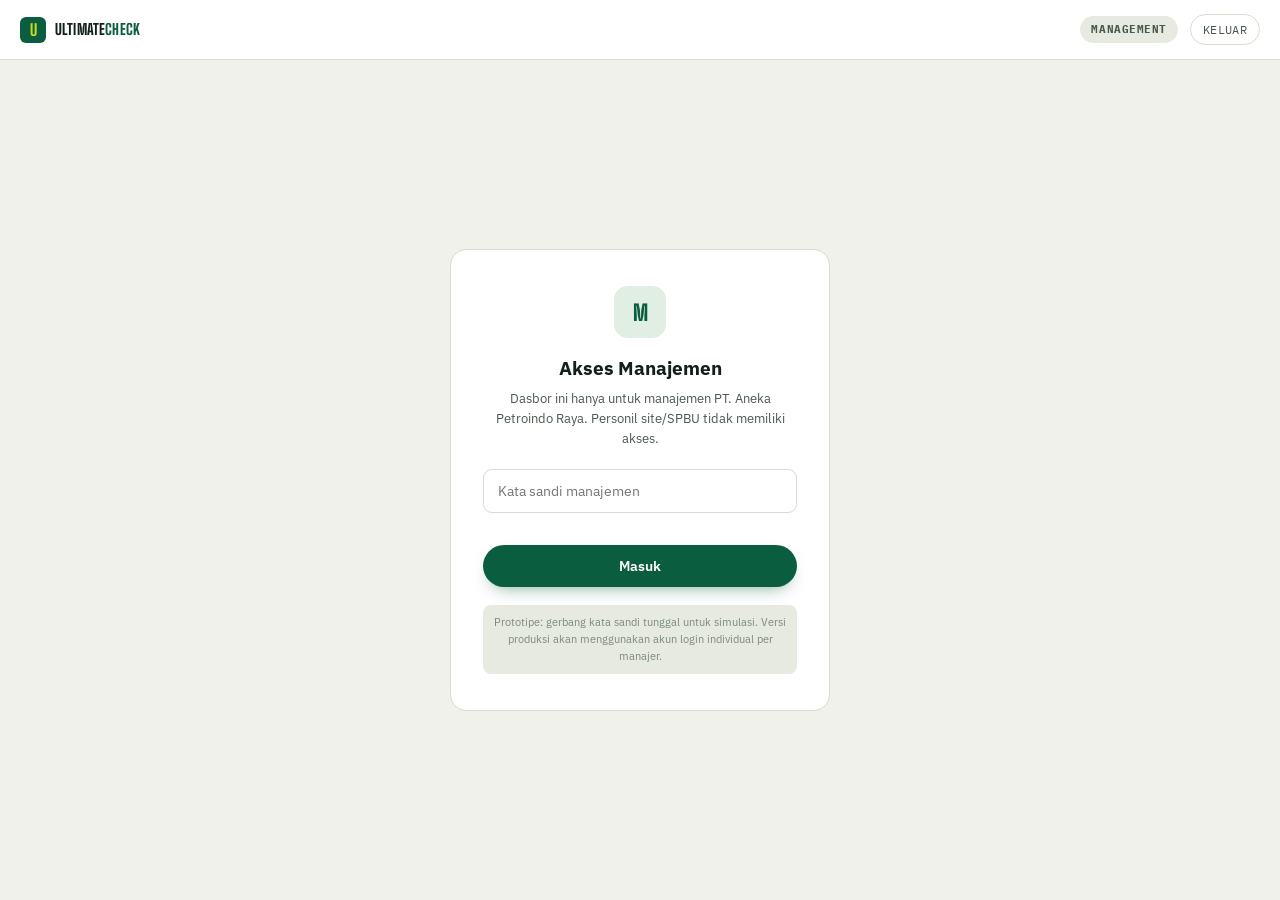
==== dashboard.html @ c8f50812 "Create dashboard.html" ====
<!DOCTYPE html>
<html lang="id">
<head>
<meta charset="UTF-8">
<meta name="viewport" content="width=device-width, initial-scale=1">
<title>Management Dashboard — UltimateCheck</title>
<link rel="preconnect" href="https://fonts.googleapis.com">
<link rel="stylesheet" href="https://fonts.googleapis.com/css2?family=Big+Shoulders+Display:wght@600;700;800&family=IBM+Plex+Sans:wght@400;500;600;700&family=IBM+Plex+Mono:wght@400;500;600&display=swap">
<link rel="stylesheet" href="styles.css">
</head>
<body>

  <header class="topbar">
    <a class="brandmark" href="index.html">
      <svg width="26" height="26" viewBox="0 0 26 26" xmlns="http://www.w3.org/2000/svg"><rect width="26" height="26" rx="6" fill="#0B5D3F"/><text x="13" y="19" font-family="Big Shoulders Display,sans-serif" font-size="16" font-weight="800" fill="#C7DB1F" text-anchor="middle">U</text></svg>
      <div class="name">Ultimate<span>Check</span></div>
    </a>
    <div class="right" id="topbarRight">
      <span class="role-chip">Management</span>
      <a class="logout" href="index.html">Keluar</a>
    </div>
  </header>

  <div id="gate" class="gate-wrap">
    <div class="gate-card">
      <div class="icon">M</div>
      <h2>Akses Manajemen</h2>
      <p>Dasbor ini hanya untuk manajemen PT. Aneka Petroindo Raya. Personil site/SPBU tidak memiliki akses.</p>
      <input type="password" id="gatePass" placeholder="Kata sandi manajemen">
      <div class="gate-error" id="gateError"></div>
      <button class="btn btn-primary btn-block" id="gateBtn">Masuk</button>
      <div class="gate-note">Prototipe: gerbang kata sandi tunggal untuk simulasi. Versi produksi akan menggunakan akun login individual per manajer.</div>
    </div>
  </div>

  <div class="wrap" id="dashHost" style="display:none;"></div>

<script src="data.js"></script>
<script src="dashboard.js"></script>
</body>
</html>
---- styles.css ----
:root{
  --ground:#EFF1EA; --surface:#FFFFFF; --surface-2:#E6EAE0;
  --ink:#13201A; --ink-soft:#4B584E; --ink-faint:#7C8A7A; --line:#D7DDD1;
  --green:#0B5D3F; --green-strong:#08462F; --green-ink-on:#F5FAF3;
  --lime:#C7DB1F; --lime-ink-on:#142019;
  --hazard:#B85A00; --hazard-bg:#FBE9D6; --hazard-line:#E7B888;
  --bad:#B23B2E; --bad-bg:#F8E1DD; --bad-line:#E7B3AA;
  --good:#0B5D3F; --good-bg:#E1EEE4; --good-line:#AFCBB9;
  --font-display:'Big Shoulders Display',system-ui,sans-serif;
  --font-body:'IBM Plex Sans',system-ui,-apple-system,sans-serif;
  --font-mono:'IBM Plex Mono',ui-monospace,Menlo,Consolas,monospace;
  --radius:12px;
}
*{box-sizing:border-box;}
html{scroll-behavior:smooth;}
body{
  margin:0; background:var(--ground); color:var(--ink); font-family:var(--font-body);
  font-size:14.5px; line-height:1.5;
}
a{color:inherit;}
img{max-width:100%;}

/* ---- Topbar ---- */
.topbar{
  position:sticky; top:0; z-index:40; background:rgba(255,255,255,.94); backdrop-filter:blur(8px);
  border-bottom:1px solid var(--line); display:flex; align-items:center; justify-content:space-between;
  padding:0 20px; height:60px;
}
.brandmark{ display:flex; align-items:center; gap:9px; text-decoration:none; }
.brandmark img{ width:26px; height:26px; }
.brandmark .name{ font-family:var(--font-display); font-weight:800; text-transform:uppercase; font-size:15px; letter-spacing:.01em; color:var(--ink); }
.brandmark .name span{ color:var(--green); }
.topbar .role-chip{
  font-family:var(--font-mono); font-size:11px; font-weight:700; text-transform:uppercase; letter-spacing:.05em;
  background:var(--surface-2); color:var(--ink-soft); padding:5px 11px; border-radius:999px;
}
.topbar .right{ display:flex; align-items:center; gap:12px; }
.topbar .who{ font-size:13px; color:var(--ink-soft); }
.topbar .logout{
  font-family:var(--font-mono); font-size:11.5px; text-transform:uppercase; letter-spacing:.03em;
  color:var(--ink-soft); text-decoration:none; border:1px solid var(--line); padding:6px 12px; border-radius:999px;
}
.topbar .logout:hover{ border-color:var(--green); color:var(--green); }

.wrap{ max-width:1080px; margin:0 auto; padding:28px 20px 80px; }
.wrap.narrow{ max-width:760px; }

h1.page-title{ font-family:var(--font-display); font-weight:800; text-transform:uppercase; font-size:27px; letter-spacing:.01em; margin:4px 0 4px; }
.page-sub{ color:var(--ink-soft); font-size:14px; margin:0 0 24px; max-width:640px; }

/* ---- Buttons ---- */
.btn{
  display:inline-flex; align-items:center; justify-content:center; gap:7px;
  padding:11px 22px; border-radius:999px; font-weight:600; font-size:14px; font-family:var(--font-body);
  border:1px solid transparent; cursor:pointer; text-decoration:none; transition:transform .12s ease, opacity .12s ease;
}
.btn:hover{ transform:translateY(-1px); }
.btn:disabled{ opacity:.45; cursor:not-allowed; transform:none; }
.btn-primary{ background:var(--green); color:#fff; box-shadow:0 8px 18px -9px rgba(11,93,63,.6); }
.btn-primary:hover{ background:var(--green-strong); }
.btn-ghost{ background:#fff; border-color:var(--line); color:var(--ink); }
.btn-ghost:hover{ border-color:var(--green); color:var(--green); }
.btn-danger{ background:#fff; border-color:var(--bad-line); color:var(--bad); }
.btn-danger:hover{ background:var(--bad-bg); }
.btn-sm{ padding:7px 15px; font-size:12.5px; }
.btn-block{ width:100%; }

/* ---- Cards ---- */
.card{ background:#fff; border:1px solid var(--line); border-radius:var(--radius); padding:22px; }
.card + .card{ margin-top:16px; }

/* ---- Portal (role select) ---- */
.portal-hero{ text-align:center; padding:64px 20px 8px; }
.portal-hero .eyebrow{ font-family:var(--font-mono); font-size:11.5px; letter-spacing:.08em; text-transform:uppercase; color:var(--green); font-weight:700; margin-bottom:10px; }
.portal-hero h1{ font-family:var(--font-display); font-weight:800; text-transform:uppercase; font-size:clamp(28px,5vw,42px); letter-spacing:.01em; margin:0 0 10px; }
.portal-hero p{ color:var(--ink-soft); max-width:560px; margin:0 auto; }

.role-grid{ display:grid; grid-template-columns:repeat(3,1fr); gap:18px; max-width:980px; margin:44px auto 0; padding:0 20px 60px; }
.role-card{
  background:#fff; border:1px solid var(--line); border-radius:16px; padding:28px 24px; text-decoration:none; color:var(--ink);
  display:flex; flex-direction:column; gap:10px; transition:box-shadow .15s ease, transform .15s ease;
}
.role-card:hover{ box-shadow:0 14px 30px -18px rgba(11,93,63,.35); transform:translateY(-2px); border-color:var(--green); }
.role-card .icon{
  width:44px; height:44px; border-radius:11px; background:var(--surface-2); display:flex; align-items:center; justify-content:center;
  font-family:var(--font-display); font-weight:800; font-size:19px; color:var(--green);
}
.role-card h3{ margin:4px 0 0; font-size:17px; }
.role-card p{ margin:0; color:var(--ink-soft); font-size:13.3px; }
.role-card .go{ margin-top:auto; font-family:var(--font-mono); font-size:11.5px; text-transform:uppercase; letter-spacing:.04em; color:var(--green); font-weight:700; }

/* ---- Badges / status pills ---- */
.pill{ display:inline-flex; align-items:center; gap:6px; font-family:var(--font-mono); font-size:11px; font-weight:700; text-transform:uppercase; letter-spacing:.03em; padding:4px 11px; border-radius:999px; }
.pill .dot{ width:6px; height:6px; border-radius:50%; }
.pill.pending{ background:var(--hazard-bg); color:var(--hazard); border:1px solid var(--hazard-line); }
.pill.pending .dot{ background:var(--hazard); }
.pill.approved{ background:var(--good-bg); color:var(--good); border:1px solid var(--good-line); }
.pill.approved .dot{ background:var(--good); }
.pill.critical{ background:var(--bad-bg); color:var(--bad); border:1px solid var(--bad-line); }
.pill.critical .dot{ background:var(--bad); }
.pill.rejected{ background:var(--surface-2); color:var(--ink-soft); border:1px solid var(--line); }
.pill.rejected .dot{ background:var(--ink-faint); }
.pill.emailed{ background:#E4ECF7; color:#2A4E86; border:1px solid #BFD1EE; }
.pill.emailed .dot{ background:#2A4E86; }

/* ---- Form (shopper) ---- */
fieldset.fg{ border:1px solid var(--line); border-radius:var(--radius); padding:0; margin:0 0 14px; background:#fff; }
fieldset.fg legend{ display:none; }
.fg-head{
  display:flex; align-items:center; justify-content:space-between; gap:10px; padding:14px 18px; cursor:pointer;
  border-bottom:1px solid transparent;
}
.fg[open] .fg-head{ border-bottom-color:var(--line); }
.fg-head .t{ display:flex; align-items:center; gap:10px; }
.fg-head .num{ font-family:var(--font-mono); font-size:11px; color:var(--green); font-weight:700; background:var(--good-bg); width:24px; height:24px; border-radius:50%; display:flex; align-items:center; justify-content:center; }
.fg-head h3{ margin:0; font-size:15px; }
.fg-head .w{ font-family:var(--font-mono); font-size:10.5px; color:var(--ink-faint); }
.fg-body{ padding:16px 18px 18px; display:flex; flex-direction:column; gap:16px; }

.field{ display:flex; flex-direction:column; gap:7px; }
.field label.q{ font-size:13.6px; font-weight:600; }
.field .hint{ font-size:12px; color:var(--ink-faint); }
.seg{ display:flex; gap:8px; }
.seg input[type=radio]{ display:none; }
.seg label{
  flex:0 0 auto; padding:8px 18px; border:1px solid var(--line); border-radius:999px; font-size:13px; font-weight:600;
  cursor:pointer; color:var(--ink-soft); background:#fff;
}
.seg input[type=radio]:checked + label{ background:var(--green); border-color:var(--green); color:#fff; }
.seg label.no-opt{ }
.seg input[type=radio].opt-no:checked + label{ background:var(--bad); border-color:var(--bad); }
.field select, .field input[type=text], .field input[type=number], .field textarea{
  font-family:var(--font-body); font-size:13.6px; padding:10px 12px; border:1px solid var(--line); border-radius:8px; background:#fff; color:var(--ink);
}
.field textarea{ resize:vertical; min-height:64px; }
.rating{ display:flex; gap:6px; }
.rating button{
  width:38px; height:38px; border-radius:9px; border:1px solid var(--line); background:#fff; font-family:var(--font-mono);
  font-weight:700; cursor:pointer; color:var(--ink-soft);
}
.rating button.active{ background:var(--green); border-color:var(--green); color:#fff; }

.evidence-row{ display:flex; flex-wrap:wrap; gap:12px; }
.evidence-slot{
  width:120px; display:flex; flex-direction:column; gap:6px;
}
.evidence-box{
  width:120px; height:90px; border:1.5px dashed var(--line); border-radius:9px; background:var(--surface-2);
  display:flex; align-items:center; justify-content:center; overflow:hidden; position:relative; cursor:pointer;
}
.evidence-box img, .evidence-box video{ width:100%; height:100%; object-fit:cover; }
.evidence-box .plus{ font-family:var(--font-display); font-size:22px; color:var(--ink-faint); }
.evidence-slot .lbl{ font-size:11px; color:var(--ink-soft); text-align:center; }
.evidence-slot input[type=file]{ display:none; }
.evidence-badge{ position:absolute; top:4px; right:4px; background:var(--green); color:#fff; font-family:var(--font-mono); font-size:9px; padding:2px 5px; border-radius:4px; }

.crit-flag{
  display:flex; gap:10px; align-items:flex-start; background:var(--bad-bg); border:1px solid var(--bad-line); border-radius:9px;
  padding:12px 14px; font-size:13px; color:#7A2A20; margin:6px 0 0;
}
.crit-flag b{ display:block; font-family:var(--font-mono); text-transform:uppercase; font-size:10.5px; letter-spacing:.04em; margin-bottom:2px; }

.offline-badge{
  display:inline-flex; align-items:center; gap:6px; font-family:var(--font-mono); font-size:11px; color:var(--ink-faint);
}
.offline-badge .dot{ width:6px; height:6px; border-radius:50%; background:var(--lime); border:1px solid #a7bc17; }

.form-footer{
  position:sticky; bottom:0; background:rgba(239,241,234,.96); backdrop-filter:blur(6px); border-top:1px solid var(--line);
  padding:14px 0; margin-top:22px; display:flex; align-items:center; justify-content:space-between; gap:14px;
}

/* ---- Tables ---- */
table.list{ width:100%; border-collapse:collapse; font-size:13.3px; }
table.list th{ text-align:left; font-family:var(--font-mono); font-size:10.5px; text-transform:uppercase; letter-spacing:.04em; color:var(--ink-faint); padding:8px 10px; border-bottom:1px solid var(--ink); }
table.list td{ padding:11px 10px; border-bottom:1px solid var(--line); vertical-align:middle; }
table.list tr:hover td{ background:var(--surface-2); }
table.list a.row-link{ text-decoration:none; color:inherit; display:block; }

/* ---- Detail view ---- */
.id-card{
  display:grid; grid-template-columns:repeat(4,1fr); gap:0; border:1px solid var(--line); border-radius:var(--radius); overflow:hidden; margin-bottom:18px;
}
.id-cell{ padding:12px 14px; border-right:1px solid var(--line); }
.id-cell:last-child{ border-right:none; }
.id-cell .k{ font-family:var(--font-mono); font-size:10px; text-transform:uppercase; letter-spacing:.05em; color:var(--ink-faint); margin-bottom:3px; }
.id-cell .v{ font-weight:600; font-size:14px; }

.scorewrap{ display:flex; gap:16px; margin-bottom:18px; align-items:stretch; }
.scorebig{ flex:0 0 160px; background:var(--green); color:var(--green-ink-on); border-radius:12px; padding:18px; display:flex; flex-direction:column; justify-content:center; align-items:center; text-align:center; }
.scorebig .num{ font-family:var(--font-display); font-size:40px; font-weight:800; line-height:.9; }
.scorebig .max{ font-family:var(--font-mono); font-size:10px; opacity:.8; margin-top:2px; }
.scorebig .tier{ margin-top:9px; background:var(--lime); color:var(--lime-ink-on); font-family:var(--font-mono); font-weight:700; font-size:10px; padding:4px 12px; border-radius:999px; text-transform:uppercase; letter-spacing:.04em; }
.catscore{ flex:1; display:flex; flex-direction:column; justify-content:center; gap:8px; }
.cat-row{ display:flex; align-items:center; gap:10px; }
.cat-row .cat-label{ width:230px; font-size:13px; }
.cat-row .cat-w{ font-family:var(--font-mono); font-size:10.5px; color:var(--ink-faint); width:34px; }
.cat-row .track{ flex:1; height:9px; background:var(--surface-2); border-radius:5px; overflow:hidden; }
.cat-row .fill{ height:100%; background:var(--green); border-radius:5px; }
.cat-row .pct{ font-family:var(--font-mono); font-weight:600; font-size:12.5px; width:38px; text-align:right; }

.photogrid{ display:grid; grid-template-columns:repeat(4,1fr); gap:10px; }
.photocard{ border:1px solid var(--line); border-radius:9px; overflow:hidden; background:#fff; }
.photocard img, .photocard video{ width:100%; height:96px; object-fit:cover; display:block; }
.photocard .cap{ padding:7px 9px; font-size:11.5px; color:var(--ink-soft); }

/* ---- Login gate ---- */
.gate-wrap{ min-height:calc(100vh - 60px); display:flex; align-items:center; justify-content:center; padding:20px; }
.gate-card{ background:#fff; border:1px solid var(--line); border-radius:16px; padding:36px 32px; max-width:380px; width:100%; text-align:center; }
.gate-card .icon{ width:52px; height:52px; border-radius:14px; background:var(--good-bg); color:var(--green); display:flex; align-items:center; justify-content:center; margin:0 auto 16px; font-family:var(--font-display); font-weight:800; font-size:22px; }
.gate-card h2{ margin:0 0 6px; font-size:19px; }
.gate-card p{ color:var(--ink-soft); font-size:13.3px; margin:0 0 20px; }
.gate-card input{ width:100%; padding:12px 14px; border:1px solid var(--line); border-radius:9px; font-size:14px; margin-bottom:10px; font-family:var(--font-body); }
.gate-error{ color:var(--bad); font-size:12.5px; margin:-4px 0 12px; min-height:14px; }
.gate-note{ margin-top:18px; font-size:11.3px; color:var(--ink-faint); background:var(--surface-2); border-radius:8px; padding:9px 11px; }

/* ---- Highlights (dashboard) ---- */
.stat-strip{ display:flex; gap:10px; margin:14px 0 8px; flex-wrap:wrap; }
.stat-tile{ flex:1; min-width:140px; border:1px solid var(--line); border-radius:10px; padding:12px 14px; background:#fff; }
.stat-tile .k{ font-family:var(--font-mono); font-size:10px; text-transform:uppercase; letter-spacing:.04em; color:var(--ink-faint); }
.stat-tile .v{ font-family:var(--font-display); font-weight:800; font-size:22px; margin-top:2px; }
.stat-tile .v span{ font-family:var(--font-mono); font-weight:600; font-size:10.5px; color:var(--ink-faint); }

.highlight-wrap{ display:flex; gap:16px; margin-top:6px; flex-wrap:wrap; }
.highlight-col{ flex:1; min-width:280px; }
.highlight-head{ display:flex; align-items:center; gap:8px; margin-bottom:10px; }
.highlight-head .dot{ width:9px; height:9px; border-radius:50%; }
.highlight-head.good .dot{ background:var(--good); } .highlight-head.bad .dot{ background:var(--bad); }
.highlight-head b{ font-family:var(--font-mono); text-transform:uppercase; font-size:11px; letter-spacing:.04em; }
.highlight-head.good b{ color:var(--good); } .highlight-head.bad b{ color:var(--bad); }
.hl-item{ display:flex; align-items:center; gap:12px; border-radius:9px; padding:11px 13px; margin-bottom:8px; }
.hl-item.good{ background:var(--good-bg); } .hl-item.bad{ background:var(--bad-bg); }
.hl-rank{ font-family:var(--font-display); font-weight:800; font-size:18px; flex:0 0 22px; }
.hl-item.good .hl-rank{ color:var(--good); } .hl-item.bad .hl-rank{ color:var(--bad); }
.hl-body{ flex:1; } .hl-body .t{ font-size:13.3px; font-weight:600; } .hl-body .s{ font-size:11.5px; color:var(--ink-soft); }
.hl-pct{ font-family:var(--font-mono); font-weight:700; font-size:16px; flex:0 0 auto; }
.hl-item.good .hl-pct{ color:var(--good); } .hl-item.bad .hl-pct{ color:var(--bad); }

.section-h{ display:flex; align-items:baseline; gap:8px; margin:30px 0 12px; padding-bottom:7px; border-bottom:2px solid var(--ink); }
.section-h h2{ font-family:var(--font-display); text-transform:uppercase; font-weight:700; font-size:16px; letter-spacing:.01em; margin:0; }
.section-h .w{ font-family:var(--font-mono); font-size:10.5px; color:var(--green); font-weight:700; }

.tier-chip{ font-family:var(--font-mono); font-size:9.5px; font-weight:700; text-transform:uppercase; padding:3px 9px; border-radius:999px; letter-spacing:.03em; }
.tier-chip.good{ background:var(--good-bg); color:var(--good); }
.tier-chip.watch{ background:var(--hazard-bg); color:var(--hazard); }
.tier-chip.bad{ background:var(--bad-bg); color:var(--bad); }

.toast{
  position:fixed; bottom:22px; left:50%; transform:translateX(-50%) translateY(20px); opacity:0; pointer-events:none;
  background:var(--ink); color:#fff; padding:12px 20px; border-radius:999px; font-size:13px; font-weight:600;
  box-shadow:0 12px 26px -12px rgba(0,0,0,.4); transition:all .25s ease; z-index:100; display:flex; align-items:center; gap:8px;
}
.toast.show{ opacity:1; transform:translateX(-50%) translateY(0); pointer-events:auto; }
.toast .dot{ width:7px; height:7px; border-radius:50%; background:var(--lime); }

.empty{ text-align:center; padding:50px 20px; color:var(--ink-faint); }

@media (max-width:760px){
  .role-grid{ grid-template-columns:1fr; }
  .id-card{ grid-template-columns:repeat(2,1fr); }
  .photogrid{ grid-template-columns:repeat(2,1fr); }
  .scorewrap{ flex-direction:column; }
  .cat-row .cat-label{ width:auto; flex:1; }
}
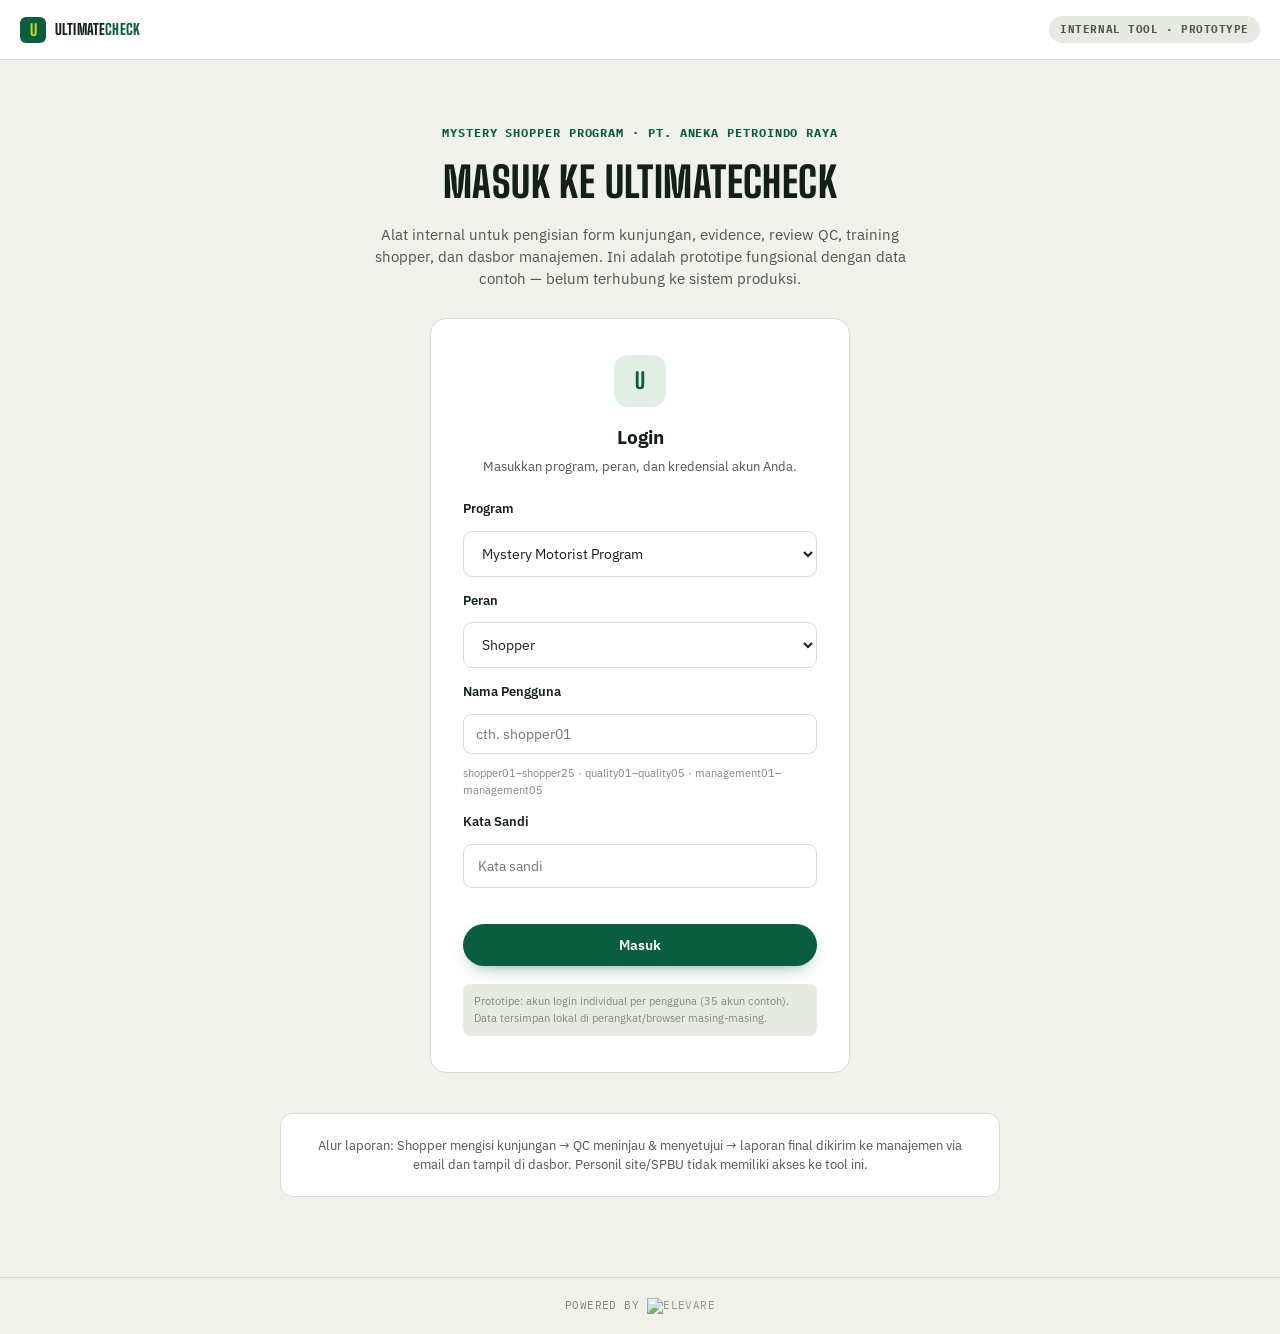
==== commit 8e98a8f4: "Add unified login, training module, Elevare branding, ref numbering, report downloads" ====
--- a/dashboard.html
+++ b/dashboard.html
@@ -16,24 +16,14 @@
       <div class="name">Ultimate<span>Check</span></div>
     </a>
     <div class="right" id="topbarRight">
-      <span class="role-chip">Management</span>
-      <a class="logout" href="index.html">Keluar</a>
+      <span class="role-chip" id="userChip">Management</span>
+      <a class="logout" href="index.html" id="logoutLink">Keluar</a>
     </div>
   </header>
 
-  <div id="gate" class="gate-wrap">
-    <div class="gate-card">
-      <div class="icon">M</div>
-      <h2>Akses Manajemen</h2>
-      <p>Dasbor ini hanya untuk manajemen PT. Aneka Petroindo Raya. Personil site/SPBU tidak memiliki akses.</p>
-      <input type="password" id="gatePass" placeholder="Kata sandi manajemen">
-      <div class="gate-error" id="gateError"></div>
-      <button class="btn btn-primary btn-block" id="gateBtn">Masuk</button>
-      <div class="gate-note">Prototipe: gerbang kata sandi tunggal untuk simulasi. Versi produksi akan menggunakan akun login individual per manajer.</div>
-    </div>
-  </div>
+  <div class="wrap" id="dashHost"></div>
 
-  <div class="wrap" id="dashHost" style="display:none;"></div>
+  <footer class="site-footer"><span>Powered by</span><img src="assets/elevare-logo.png" alt="Elevare"></footer>
 
 <script src="data.js"></script>
 <script src="dashboard.js"></script>
--- a/styles.css
+++ b/styles.css
@@ -153,6 +153,24 @@
 .evidence-slot .lbl{ font-size:11px; color:var(--ink-soft); text-align:center; }
 .evidence-slot input[type=file]{ display:none; }
 .evidence-badge{ position:absolute; top:4px; right:4px; background:var(--green); color:#fff; font-family:var(--font-mono); font-size:9px; padding:2px 5px; border-radius:4px; }
+
+.item-evidence{
+  margin-top:2px; display:flex; align-items:center; gap:10px; background:var(--hazard-bg); border:1px solid var(--hazard-line);
+  border-radius:9px; padding:10px 12px;
+}
+.item-evidence.filled{ background:var(--good-bg); border-color:var(--good-line); }
+.item-evidence-box{
+  width:56px; height:44px; border:1.5px dashed var(--hazard-line); border-radius:7px; background:#fff;
+  display:flex; align-items:center; justify-content:center; overflow:hidden; position:relative; cursor:pointer; flex:0 0 auto;
+}
+.item-evidence.filled .item-evidence-box{ border-color:var(--good-line); border-style:solid; }
+.item-evidence-box img{ width:100%; height:100%; object-fit:cover; }
+.item-evidence-box .plus{ font-family:var(--font-display); font-size:16px; color:var(--hazard); }
+.item-evidence input[type=file]{ display:none; }
+.item-evidence-hint{ font-size:11.5px; color:#7A4A1A; }
+.item-evidence.filled .item-evidence-hint{ color:var(--good); }
+.item-evidence-req{ font-family:var(--font-mono); font-size:9px; font-weight:700; text-transform:uppercase; letter-spacing:.03em; color:var(--hazard); display:block; margin-bottom:2px; }
+.item-evidence.filled .item-evidence-req{ color:var(--good); }
 
 .crit-flag{
   display:flex; gap:10px; align-items:flex-start; background:var(--bad-bg); border:1px solid var(--bad-line); border-radius:9px;
@@ -255,6 +273,49 @@
 
 .empty{ text-align:center; padding:50px 20px; color:var(--ink-faint); }
 
+/* ---- Ref badge (question numbering matching PDF site report) ---- */
+.ref-tag{
+  font-family:var(--font-mono); font-size:10px; font-weight:700; color:var(--green);
+  background:var(--good-bg); padding:1px 6px; border-radius:5px; margin-right:6px; display:inline-block;
+}
+
+/* ---- Site footer (Elevare branding) ---- */
+.site-footer{
+  display:flex; align-items:center; justify-content:center; gap:8px;
+  padding:20px 20px calc(20px + env(safe-area-inset-bottom,0px));
+  border-top:1px solid var(--line); color:var(--ink-faint); font-family:var(--font-mono);
+  font-size:10.5px; letter-spacing:.04em; text-transform:uppercase;
+}
+.site-footer img{ height:16px; width:auto; opacity:.85; }
+
+/* ---- Login page ---- */
+.login-card{ background:#fff; border:1px solid var(--line); border-radius:16px; padding:36px 32px; max-width:420px; width:100%; }
+.login-card .icon{ width:52px; height:52px; border-radius:14px; background:var(--good-bg); color:var(--green); display:flex; align-items:center; justify-content:center; margin:0 auto 16px; font-family:var(--font-display); font-weight:800; font-size:22px; }
+.login-card h2{ margin:0 0 6px; font-size:19px; text-align:center; }
+.login-card p.lead{ color:var(--ink-soft); font-size:13.3px; margin:0 0 22px; text-align:center; }
+.login-card .field{ margin-bottom:14px; }
+.login-card label.q{ display:block; font-size:12.5px; font-weight:600; margin-bottom:6px; }
+.login-card select, .login-card input{
+  width:100%; padding:12px 14px; border:1px solid var(--line); border-radius:9px; font-size:14px; font-family:var(--font-body); background:#fff; color:var(--ink);
+}
+.login-hint{ font-size:11px; color:var(--ink-faint); margin-top:4px; }
+.login-note{ font-size:12px; color:var(--hazard); background:var(--hazard-bg); border:1px solid var(--hazard-line); border-radius:8px; padding:9px 11px; margin:2px 0 14px; }
+.gate-note{ margin-top:18px; font-size:11.3px; color:var(--ink-faint); background:var(--surface-2); border-radius:8px; padding:9px 11px; }
+
+/* ---- Training ---- */
+.test-grid{ display:flex; flex-direction:column; gap:10px; }
+.test-card{ border:1px solid var(--line); border-radius:var(--radius); padding:16px 18px; background:#fff; display:flex; align-items:center; justify-content:space-between; gap:14px; flex-wrap:wrap; }
+.test-card .t{ font-family:var(--font-display); font-weight:800; font-size:16px; text-transform:uppercase; }
+.test-card .s{ font-size:12px; color:var(--ink-soft); margin-top:2px; }
+.pass-banner{ display:flex; align-items:center; gap:12px; border-radius:var(--radius); padding:16px 20px; margin-bottom:18px; }
+.pass-banner.pass{ background:var(--good-bg); border:1px solid var(--good-line); color:var(--good); }
+.pass-banner.fail{ background:var(--hazard-bg); border:1px solid var(--hazard-line); color:var(--hazard); }
+.pass-banner .big{ font-family:var(--font-display); font-weight:800; font-size:20px; text-transform:uppercase; }
+.score-pill{ font-family:var(--font-mono); font-weight:700; font-size:12px; padding:4px 11px; border-radius:999px; }
+.score-pill.perfect{ background:var(--good-bg); color:var(--good); border:1px solid var(--good-line); }
+.score-pill.partial{ background:var(--hazard-bg); color:var(--hazard); border:1px solid var(--hazard-line); }
+.score-pill.pending{ background:var(--surface-2); color:var(--ink-faint); border:1px solid var(--line); }
+
 @media (max-width:760px){
   .role-grid{ grid-template-columns:1fr; }
   .id-card{ grid-template-columns:repeat(2,1fr); }
